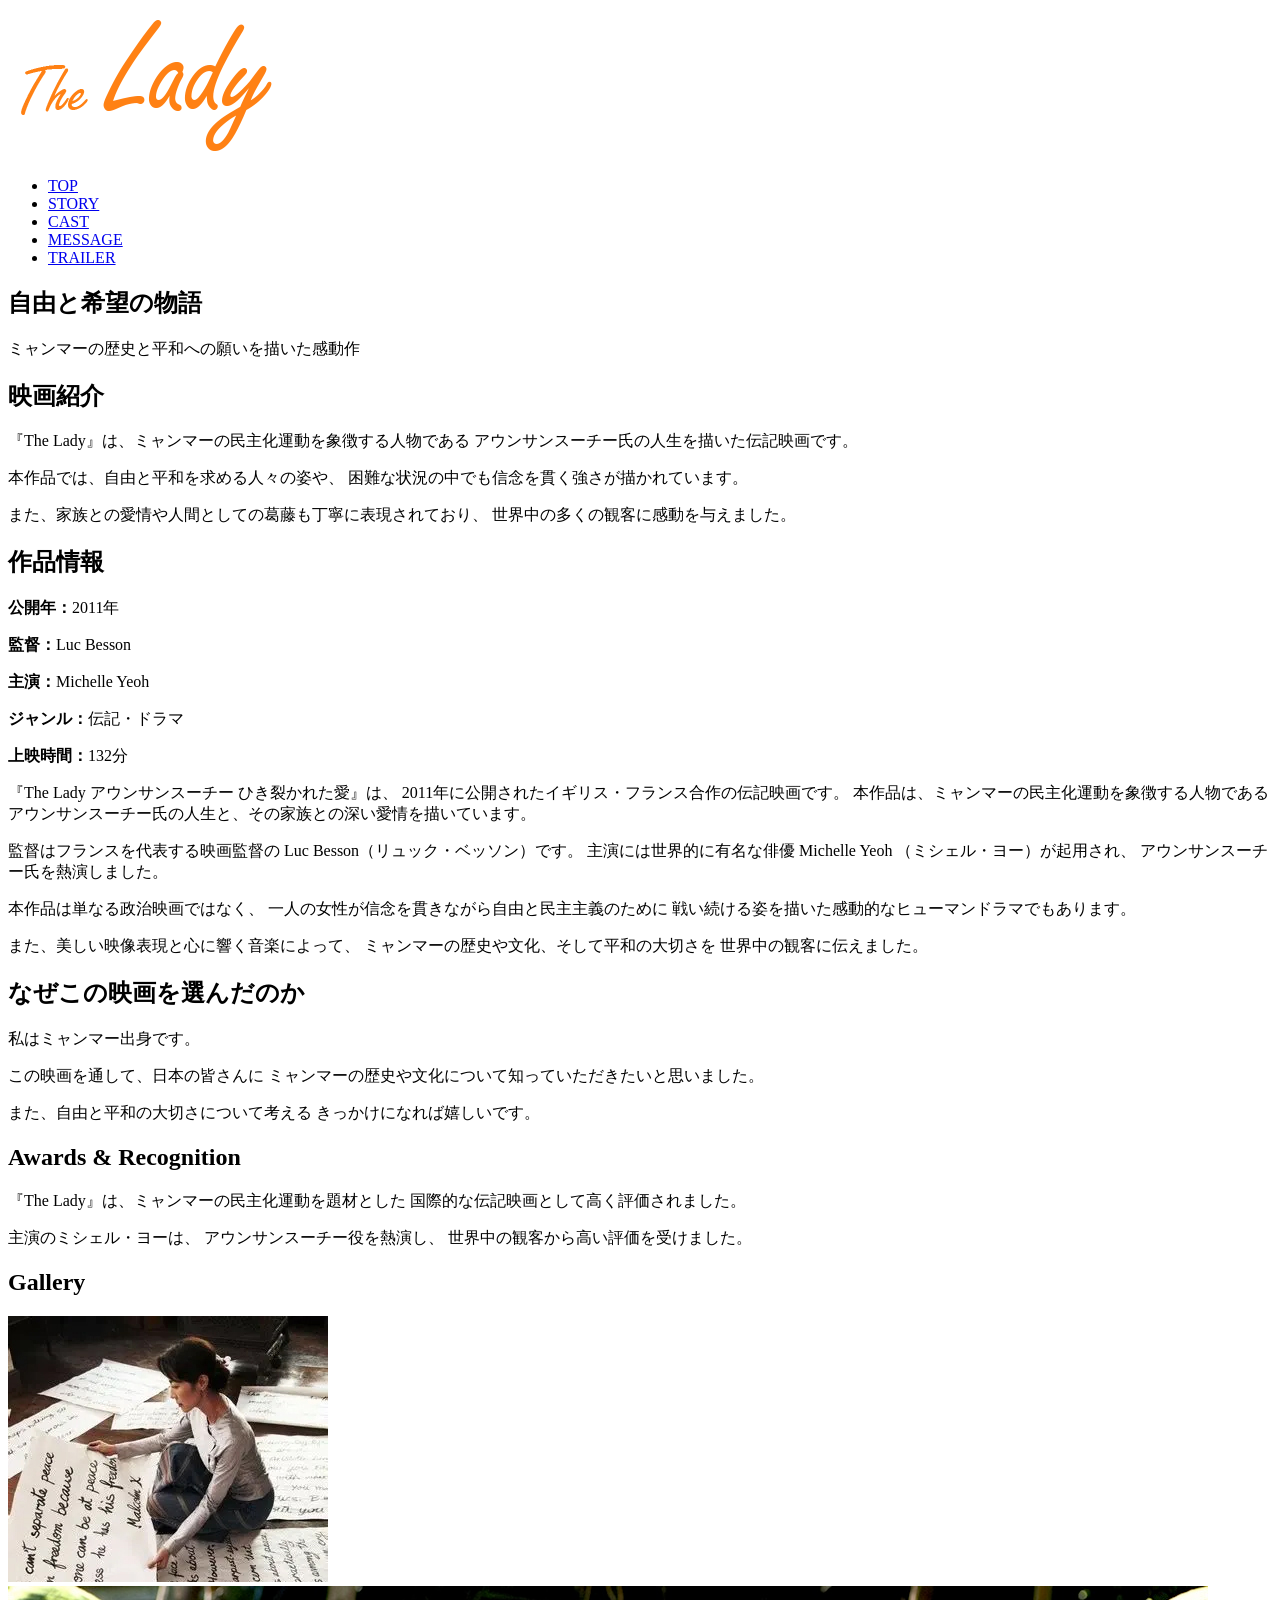
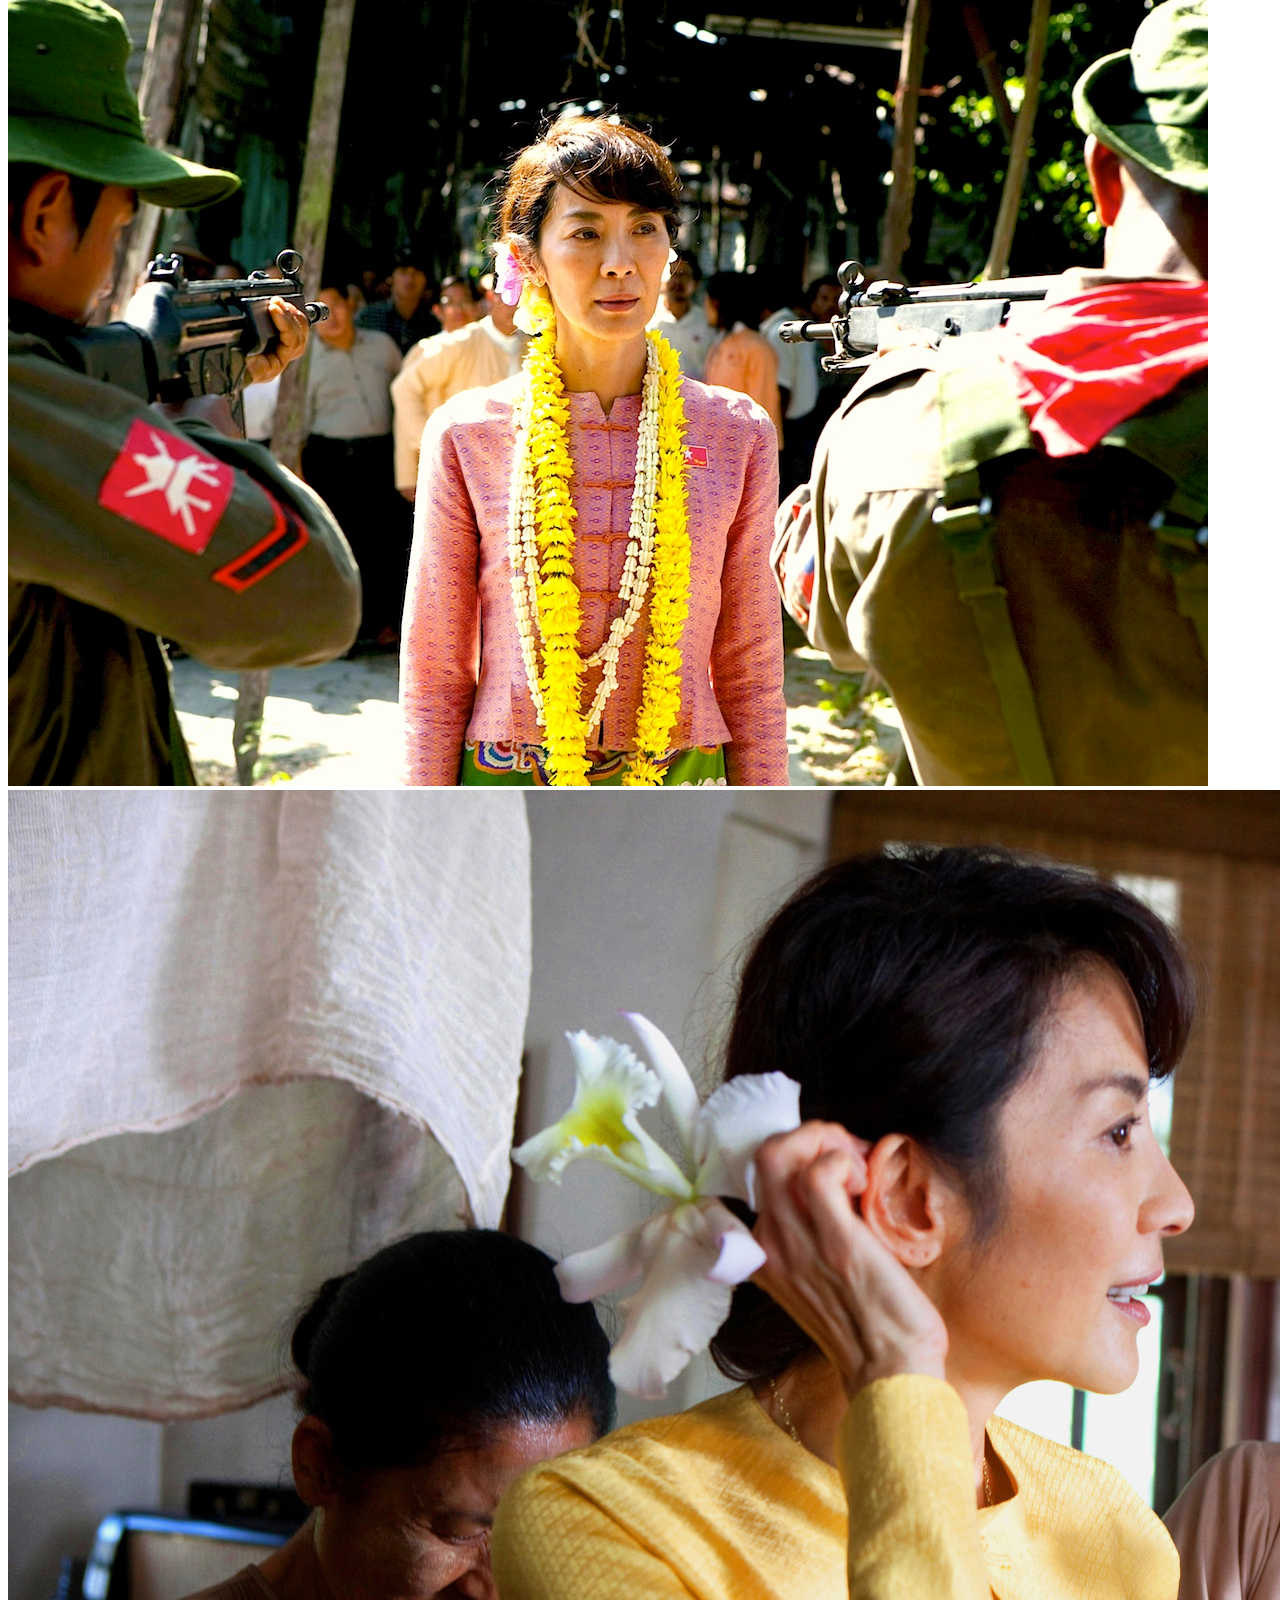
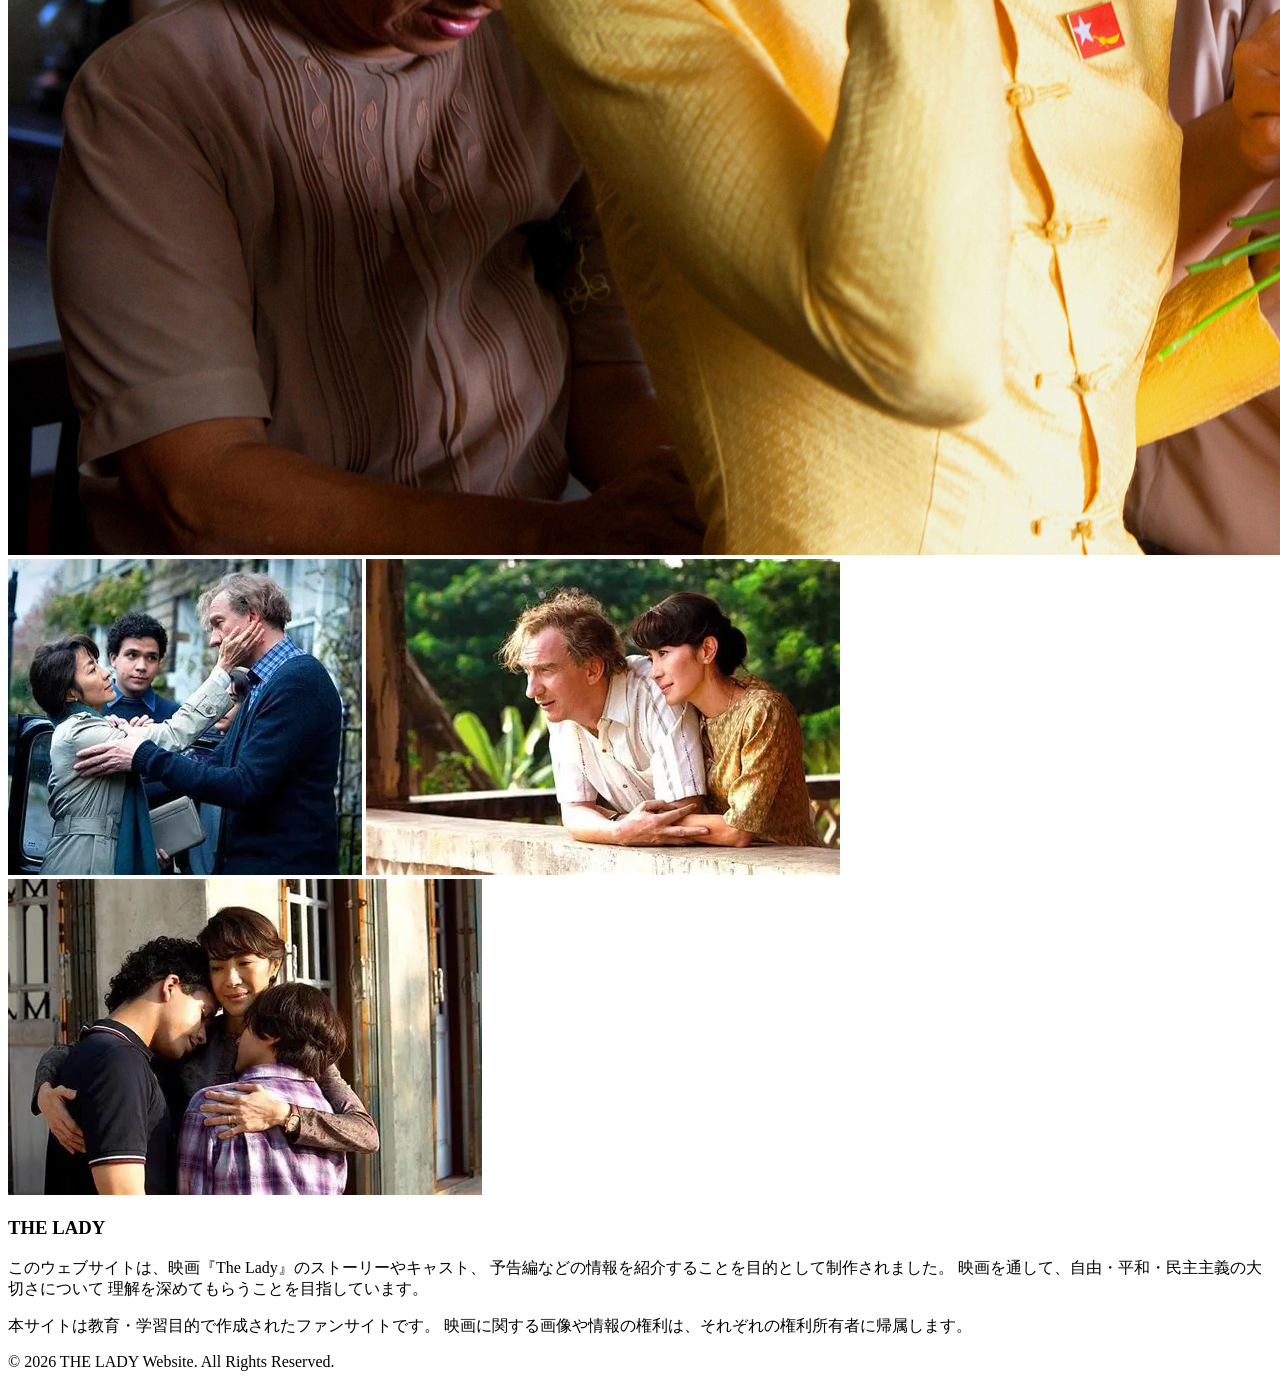
==== index.html @ 99a58f1d "Add files via upload" ====
<!DOCTYPE html>
<html lang="ja">
<head>
    <meta charset="UTF-8">
<meta name="description"
    content="映画『The Lady』を紹介するWebサイトです。ミャンマーの歴史や文化、自由と平和の大切さについて紹介します。">
<meta name="keywords"
    content="The Lady,ミャンマー,アウンサンスーチー,映画,自由,平和,民主化">
<meta name="viewport" content="width=device-width, initial-scale=1.0">
<title>THE LADY | A Story of Freedom and Hope</title>
<link rel="stylesheet" href="CSS/style.css">
</head>
<body>
<!-- =====================================
    Header & Navigation
====================================== -->
<header>
    <nav class="navbar">
        <h1>
            <a href="index.html">
                <img src="images/logo.png" alt="THE LADY Logo">
            </a>
        </h1>
        <ul>
            <li><a href="index.html">TOP</a></li>
            <li><a href="story.html">STORY</a></li>
            <li><a href="cast.html">CAST</a></li>
            <li><a href="message.html">MESSAGE</a></li>
            <li><a href="trailer.html">TRAILER</a></li>
        </ul>
    </nav>
    <!-- =====================================
        Hero Section
    ====================================== -->
    <section class="hero">
        <div class="hero-text">
            <h2>自由と希望の物語</h2>
            <p>
                ミャンマーの歴史と平和への願いを描いた感動作
            </p>
        </div>
    </section>
</header>
<main>
    <!-- =====================================
        Introduction Section
    ====================================== -->
    <section class="intro">
        <h2>映画紹介</h2>
        <p>
            『The Lady』は、ミャンマーの民主化運動を象徴する人物である
            アウンサンスーチー氏の人生を描いた伝記映画です。
        </p>
        <p>
            本作品では、自由と平和を求める人々の姿や、
            困難な状況の中でも信念を貫く強さが描かれています。
        </p>
        <p>
            また、家族との愛情や人間としての葛藤も丁寧に表現されており、
            世界中の多くの観客に感動を与えました。
        </p>
    </section>

    <!-- =====================================
    Movie Information
===================================== -->

<section class="movie-info">

    <h2>作品情報</h2>

<p><strong>公開年：</strong>2011年</p>
<p><strong>監督：</strong>Luc Besson</p>
<p><strong>主演：</strong>Michelle Yeoh</p>
<p><strong>ジャンル：</strong>伝記・ドラマ</p>
<p><strong>上映時間：</strong>132分</p>

    <p>
        『The Lady アウンサンスーチー ひき裂かれた愛』は、
        2011年に公開されたイギリス・フランス合作の伝記映画です。
        本作品は、ミャンマーの民主化運動を象徴する人物である
        アウンサンスーチー氏の人生と、その家族との深い愛情を描いています。
    </p>

    <p>
        監督はフランスを代表する映画監督の
        Luc Besson（リュック・ベッソン）です。
        主演には世界的に有名な俳優 Michelle Yeoh
        （ミシェル・ヨー）が起用され、
        アウンサンスーチー氏を熱演しました。
    </p>

    <p>
        本作品は単なる政治映画ではなく、
        一人の女性が信念を貫きながら自由と民主主義のために
        戦い続ける姿を描いた感動的なヒューマンドラマでもあります。
    </p>

    <p>
        また、美しい映像表現と心に響く音楽によって、
        ミャンマーの歴史や文化、そして平和の大切さを
        世界中の観客に伝えました。
    </p>

</section>
    
    <!-- =====================================
        Why I Chose This Movie
    ====================================== -->
    <section class="reason">
        <h2>なぜこの映画を選んだのか</h2>
        <p>私はミャンマー出身です。</p>
        <p>
            この映画を通して、日本の皆さんに
            ミャンマーの歴史や文化について知っていただきたいと思いました。
        </p>
        <p>
            また、自由と平和の大切さについて考える
            きっかけになれば嬉しいです。
        </p>
    </section>
    <!-- =====================================
        Awards & Recognition
    ====================================== -->
    <section class="awards">
        <h2>Awards & Recognition</h2>
        <p>
            『The Lady』は、ミャンマーの民主化運動を題材とした
            国際的な伝記映画として高く評価されました。
        </p>
        <p>
            主演のミシェル・ヨーは、
            アウンサンスーチー役を熱演し、
            世界中の観客から高い評価を受けました。
        </p>
    </section>
    <!-- =====================================
        Gallery Section
    ====================================== -->
    <section class="gallery">
        <h2>Gallery</h2>
        <div class="gallery-container">
            <img src="images/gallery1.jpg" alt="The Lady Movie">
            <img src="images/gallery2.jpg" alt="Myanmar Culture">
            <img src="images/gallery3.jpg" alt="Movie Scene">
            <img src="images/gallery4.jpg" alt="The Lady Movie">
            <img src="images/gallery5.jpg" alt="Myanmar Culture">
            <img src="images/gallery6.jpg" alt="Movie Scene">
        </div>
    </section>
</main>
<!-- =====================================
    Footer
====================================== -->
<footer>
    <div class="footer-content">
        <h3>THE LADY</h3>
        <p>
            このウェブサイトは、映画『The Lady』のストーリーやキャスト、
            予告編などの情報を紹介することを目的として制作されました。
            映画を通して、自由・平和・民主主義の大切さについて
            理解を深めてもらうことを目指しています。
        </p>
    <p>
        本サイトは教育・学習目的で作成されたファンサイトです。
        映画に関する画像や情報の権利は、それぞれの権利所有者に帰属します。
    </p>
    <p>© 2026 THE LADY Website. All Rights Reserved.</p>
</div>
</footer>
</body>
</html>
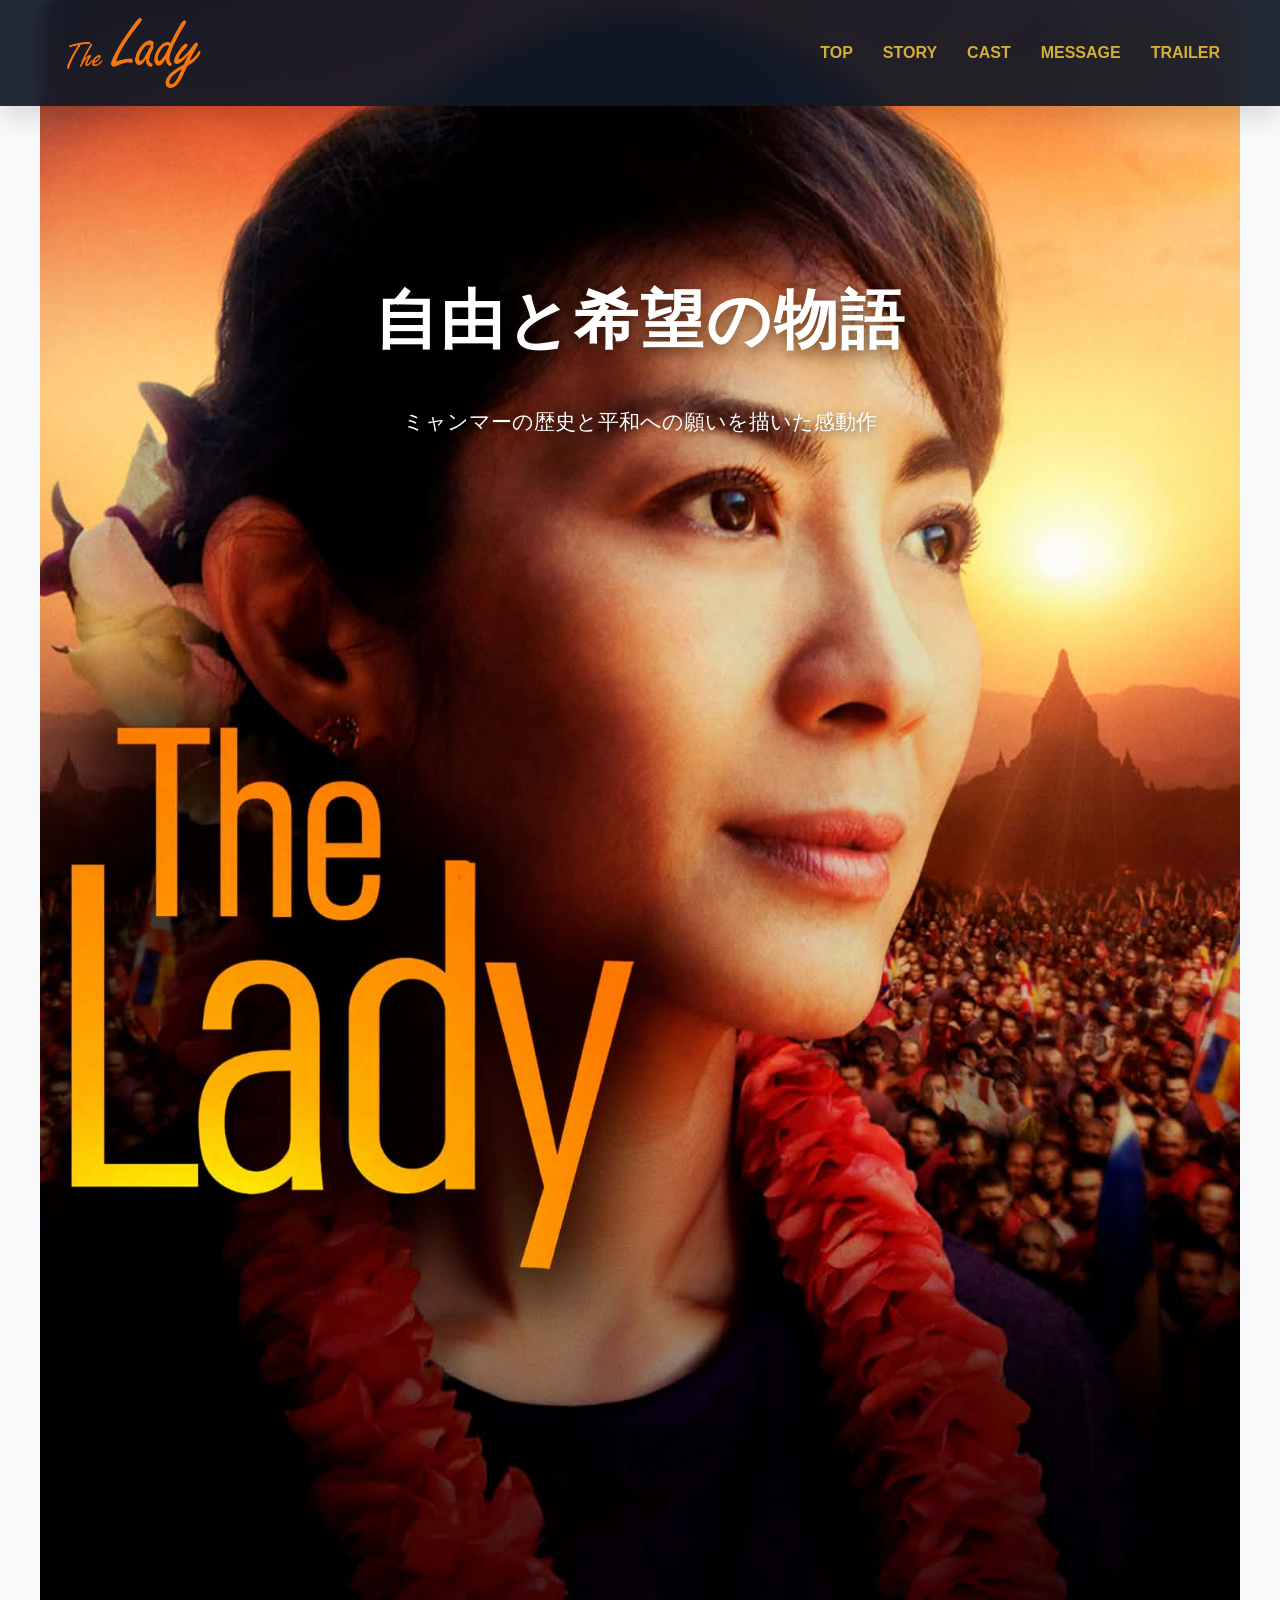
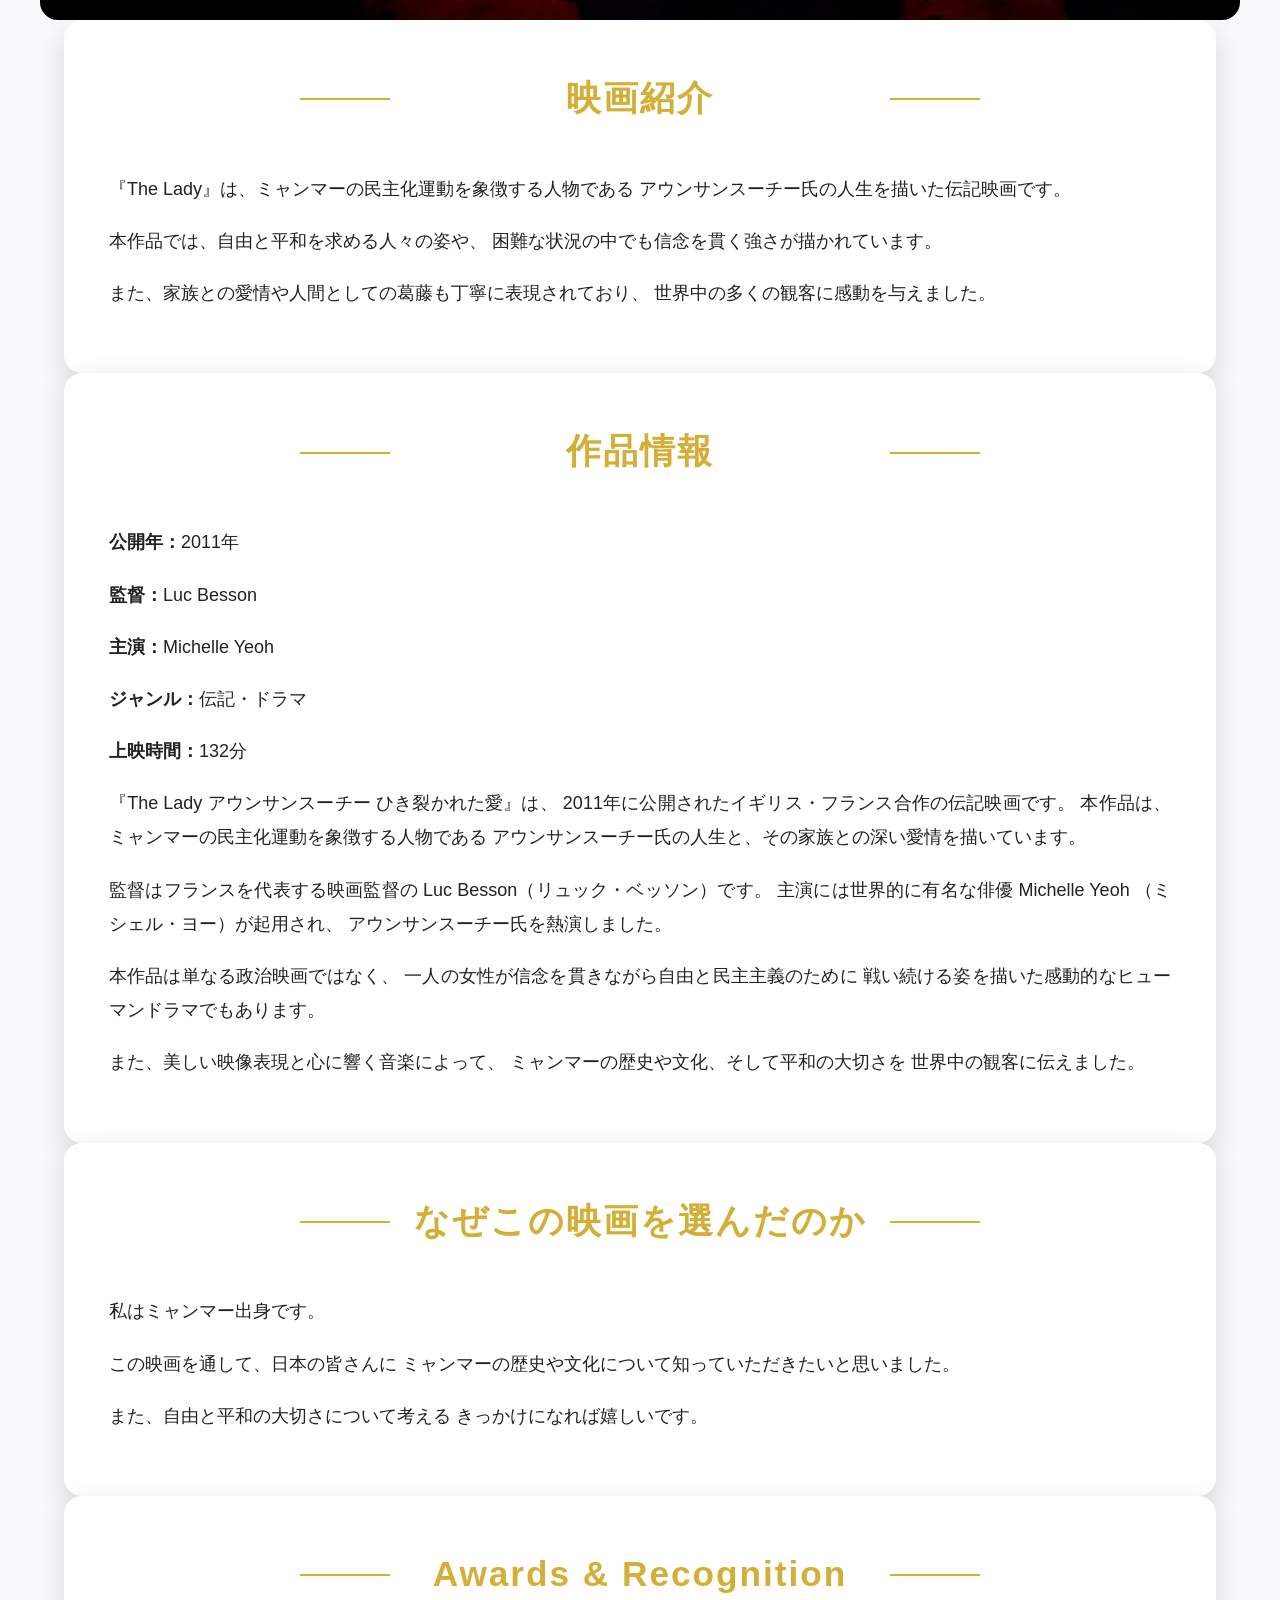
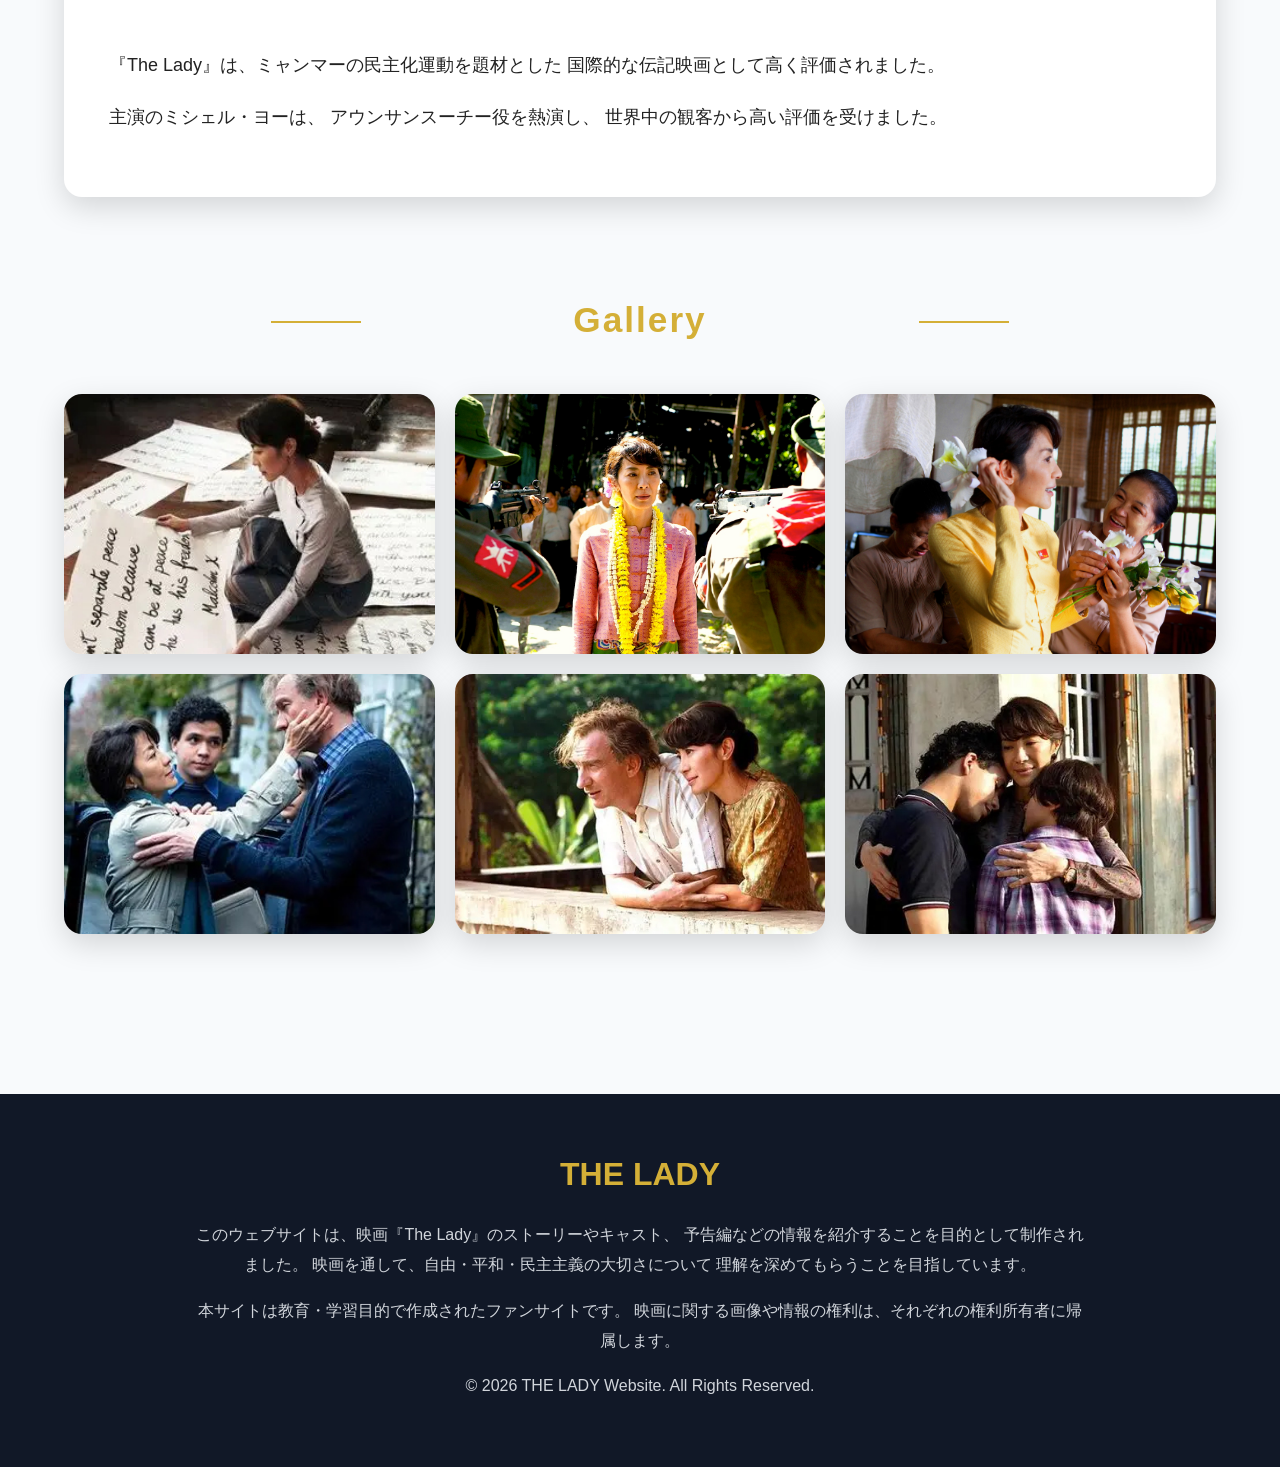
==== commit c8c95613: "Update index.html" ====
--- a/index.html
+++ b/index.html
@@ -8,7 +8,7 @@
     content="The Lady,ミャンマー,アウンサンスーチー,映画,自由,平和,民主化">
 <meta name="viewport" content="width=device-width, initial-scale=1.0">
 <title>THE LADY | A Story of Freedom and Hope</title>
-<link rel="stylesheet" href="CSS/style.css">
+<link rel="stylesheet" href="css/style.css">
 </head>
 <body>
 <!-- =====================================
@@ -169,4 +169,4 @@
 </div>
 </footer>
 </body>
-</html>+</html>
--- a/css/style.css
+++ b/css/style.css
@@ -0,0 +1,583 @@
+/* ==========================================
+THE LADY WEBSITE
+Professional Movie Presentation Design
+Theme: Freedom • Hope • Peace
+========================================== */
+
+/* ==========================================
+ROOT VARIABLES
+Easy theme management
+========================================== */
+
+:root{
+
+    --primary:#111827;
+    --secondary:#1f2937;
+
+    --gold:#D4AF37;
+    --gold-light:#f4d36b;
+
+    --white:#ffffff;
+    --off-white:#f8fafc;
+
+    --text:#222222;
+    --text-light:#666666;
+
+    --shadow:0 10px 30px rgba(0,0,0,.15);
+
+    --radius:18px;
+
+    --transition:.35s ease;
+}
+
+/* ==========================================
+RESET
+========================================== */
+
+*{
+    margin:0;
+    padding:0;
+    box-sizing:border-box;
+}
+
+html{
+    scroll-behavior:smooth;
+}
+
+body{
+    font-family:
+    "Yu Gothic",
+    "YuGothic",
+    sans-serif;
+
+    background:var(--off-white);
+
+    color:var(--text);
+
+    line-height:1.9;
+}
+
+/* ==========================================
+GLOBAL ELEMENTS
+========================================== */
+
+img{
+    display:block;
+    max-width:100%;
+}
+
+a{
+    text-decoration:none;
+}
+
+section{
+    width:90%;
+    max-width:1200px;
+    margin:auto;
+    padding:90px 0;
+}
+
+/* ==========================================
+TITLE DESIGN
+Example:
+──── 映画紹介 ────
+========================================== */
+
+h2{
+
+    text-align:center;
+
+    font-size:2.2rem;
+
+    color:var(--gold);
+
+    margin-bottom:40px;
+
+    position:relative;
+
+    letter-spacing:2px;
+}
+
+h2::before,
+h2::after{
+
+    content:"";
+
+    position:absolute;
+
+    top:50%;
+
+    width:90px;
+
+    height:2px;
+
+    background:var(--gold);
+}
+
+h2::before{
+    left:18%;
+}
+
+h2::after{
+    right:18%;
+}
+
+/* ==========================================
+NAVIGATION BAR
+========================================== */
+
+.navbar{
+
+    position:fixed;
+
+    top:0;
+
+    left:0;
+
+    width:100%;
+
+    display:flex;
+
+    justify-content:space-between;
+
+    align-items:center;
+
+    padding:18px 60px;
+
+    background:rgba(17,24,39,.92);
+
+    backdrop-filter:blur(10px);
+
+    z-index:1000;
+
+    box-shadow:var(--shadow);
+}
+
+.navbar h1 img{
+
+    max-height:70px;
+
+    width:auto;
+}
+
+.navbar ul{
+
+    display:flex;
+
+    list-style:none;
+
+    gap:30px;
+}
+
+.navbar a{
+
+    color:var(--gold);
+
+    font-weight:600;
+
+    transition:var(--transition);
+}
+
+.navbar a:hover{
+
+    color:white;
+}
+
+/* ==========================================
+HERO SECTION
+========================================== */
+
+.hero{
+
+    width:100%;
+
+    height: 180vh;
+
+    display:flex;
+
+    justify-content:center;
+
+    align-items:flex-start;
+
+    padding-top: 250px;
+
+    border-radius: var(--radius);
+
+    text-align:center;
+
+    background:
+    url("../images/hero.jpg");
+
+    background-size:cover;
+
+    background-position:center -5%;
+}
+
+.hero-text{
+
+    padding:20px;
+    margin-top: -10px;
+}
+
+.hero h2{
+
+    color:white;
+
+    font-size:clamp(2.5rem,5vw,4.8rem);
+
+    margin-bottom:20px;
+
+    text-shadow:0 5px 15px rgba(0,0,0,.5);
+}
+
+.hero h2::before,
+.hero h2::after{
+    display:none;
+}
+
+.hero p{
+
+    color:white;
+
+    font-size:1.3rem;
+
+    text-shadow:0 3px 10px rgba(0,0,0,.5);
+}
+
+/* ==========================================
+INTRO / REASON / AWARDS
+========================================== */
+
+.intro,
+.reason,
+.awards,
+.movie-info{
+
+    background:white;
+
+    padding:45px;
+
+    border-radius:var(--radius);
+
+    box-shadow:var(--shadow);
+}
+
+.intro p,
+.reason p,
+.awards p,
+.movie-info p{
+
+    font-size:18px;
+
+    margin-bottom:18px;
+
+    text-align:justify;
+}
+
+/* ==========================================
+PAGE TITLE
+========================================== */
+
+.intro h1{
+
+    text-align:center;
+
+    font-size:3rem;
+
+    color:var(--primary);
+
+    margin-top:80px;
+
+    margin-bottom:20px;
+}
+
+/* ==========================================
+STORY DETAIL
+========================================== */
+
+.story-detail{
+
+    display:flex;
+
+    gap:40px;
+
+    align-items:center;
+}
+
+.story-image{
+
+    flex:1;
+}
+
+.story-image img{
+
+    border-radius:var(--radius);
+
+    box-shadow:var(--shadow);
+}
+
+.story-text{
+
+    flex:1;
+}
+
+.story-text h2{
+
+    text-align:left;
+}
+
+.story-text h2::before,
+.story-text h2::after{
+    display:none;
+}
+
+.story-text p{
+
+    margin-bottom:15px;
+}
+
+/* ==========================================
+CAST CARDS
+========================================== */
+
+.cards{
+
+    display:grid;
+
+    grid-template-columns:
+    repeat(auto-fit,minmax(320px,1fr));
+
+    gap:30px;
+}
+
+.card{
+
+    background:white;
+
+    border-radius:var(--radius);
+
+    overflow:hidden;
+
+    box-shadow:var(--shadow);
+
+    transition:var(--transition);
+}
+
+.card:hover{
+
+    transform:translateY(-10px);
+}
+
+.card img{
+
+    width:100%;
+
+    height:420px;
+
+    object-fit:cover;
+}
+
+.card h3{
+
+    color:var(--primary);
+
+    margin:20px 20px 10px;
+}
+
+.card p{
+
+    padding:0 20px 20px;
+}
+
+/* ==========================================
+GALLERY SECTION
+========================================== */
+
+.gallery-container{
+
+    display:grid;
+
+    grid-template-columns:repeat(3,1fr);
+
+    gap:20px;
+}
+
+.gallery-container img{
+
+    width:100%;
+
+    height:260px;
+
+    object-fit:cover;
+
+    border-radius:var(--radius);
+
+    box-shadow:var(--shadow);
+
+    transition:var(--transition);
+}
+
+.gallery-container img:hover{
+
+    transform:scale(1.04);
+}
+
+/* ==========================================
+trailer / VIDEO SECTION
+========================================== */
+
+.btn {
+
+    display: inline-block;
+    padding: 10px 20px;
+    background: red;
+    color: white;
+    text-decoration: none;
+    border-radius: 5px;
+    
+}
+
+.video-container{
+
+    text-align:center;
+}
+
+.video-container iframe{
+
+    width:100%;
+
+    max-width:900px;
+
+    height:500px;
+
+    border:none;
+
+    border-radius:var(--radius);
+
+    box-shadow:var(--shadow);
+}
+
+/* ==========================================
+FOOTER
+========================================== */
+
+footer{
+
+    background:var(--primary);
+
+    color:white;
+
+    margin-top:70px;
+
+    padding:50px 20px;
+}
+
+.footer-content{
+
+    max-width:900px;
+
+    margin:auto;
+
+    text-align:center;
+}
+
+.footer-content h3{
+
+    color:var(--gold);
+
+    margin-bottom:15px;
+
+    font-size:2rem;
+}
+
+.footer-content p{
+
+    color:#d1d5db;
+
+    margin-bottom:15px;
+}
+
+/* ==========================================
+RESPONSIVE DESIGN
+========================================== */
+
+@media(max-width:768px){
+
+    .navbar{
+
+        flex-direction:column;
+
+        padding:15px;
+    }
+
+    .navbar ul{
+
+        gap:15px;
+
+        flex-wrap:wrap;
+
+        justify-content:center;
+    }
+
+    h2{
+
+        font-size:1.7rem;
+    }
+
+    h2::before,
+    h2::after{
+
+        width:40px;
+    }
+
+    h2::before{
+        left:5%;
+    }
+
+    h2::after{
+        right:5%;
+    }
+
+    .story-detail{
+
+        flex-direction:column;
+    }
+
+    .gallery-container{
+
+        grid-template-columns:1fr;
+    }
+
+    .video-container iframe{
+
+        height:250px;
+    }
+
+    .hero h2{
+
+        font-size:2.4rem;
+    }
+
+    .hero p{
+
+        font-size:1rem;
+    }
+
+    .intro,
+    .reason,
+    .awards,
+    .movie-info{
+
+        padding:30px;
+    }
+
+    section{
+
+        padding:70px 0;
+    }
+
+    .card img{
+
+        height:320px;
+    }
+}
